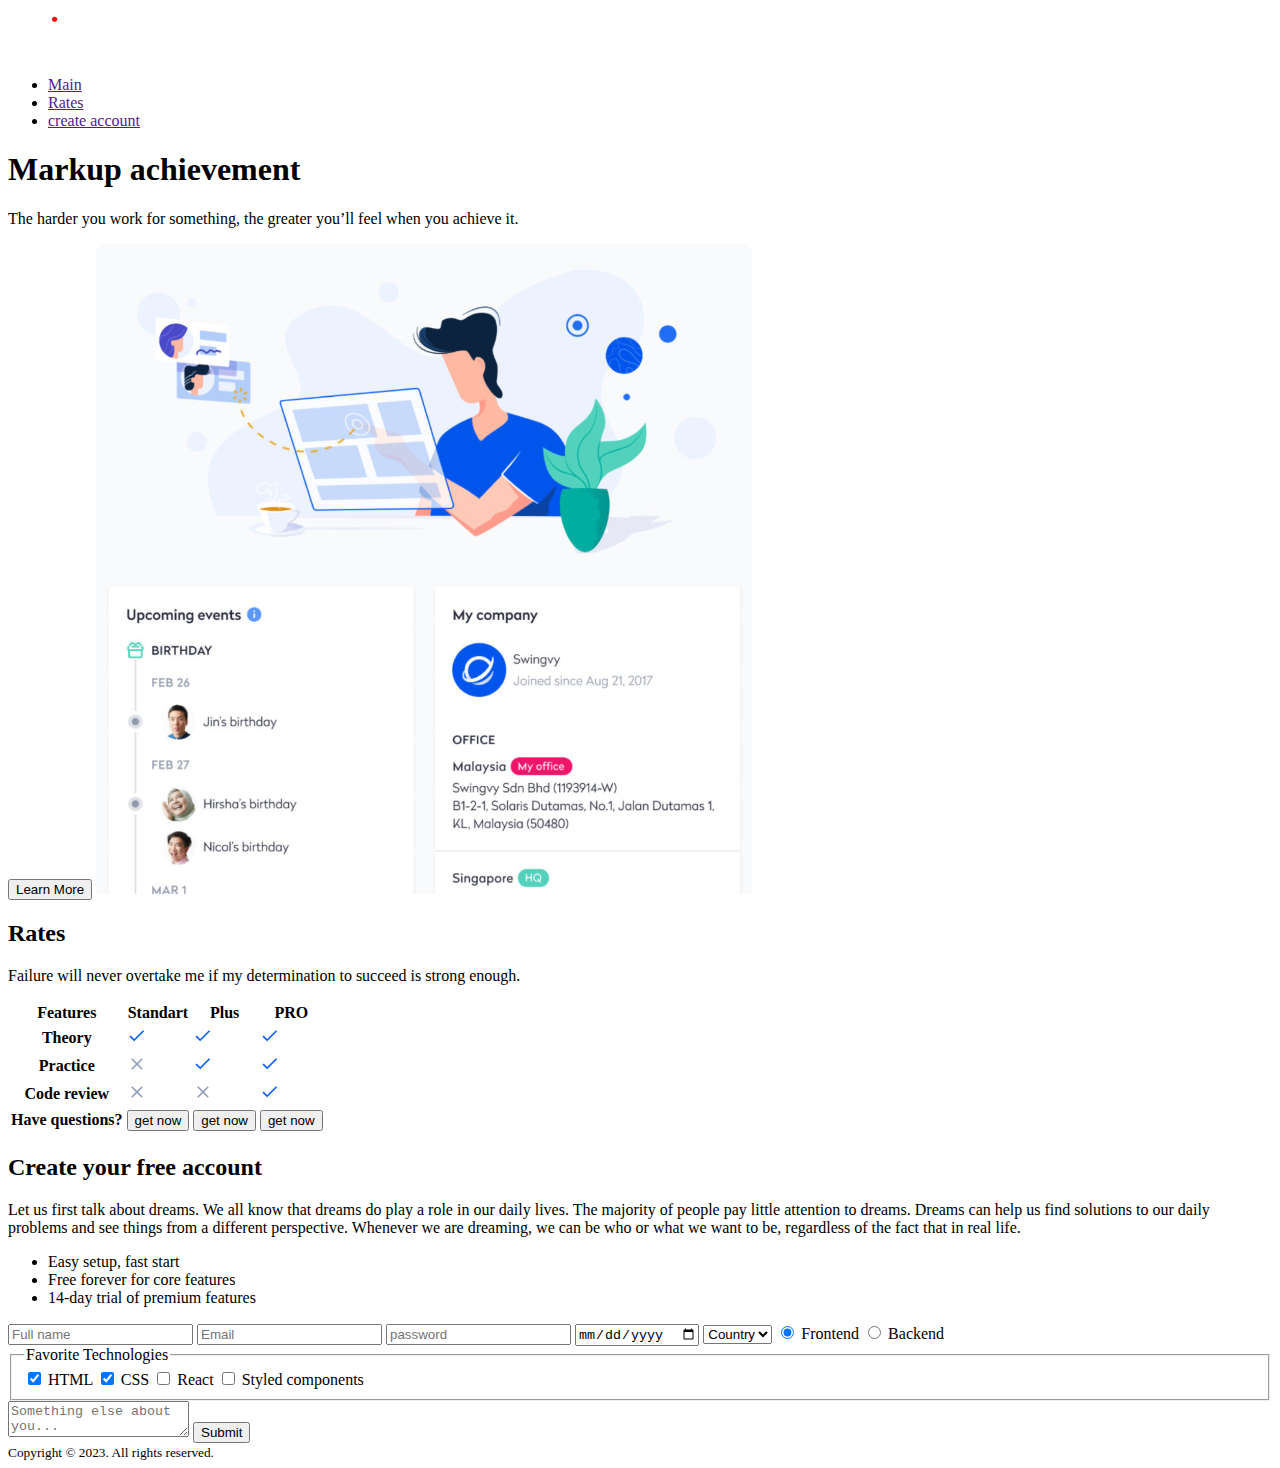
==== 1-project-html/index.html @ 78e15959 "creating an html project structure" ====
<!DOCTYPE html>
<html lang="en">

<head>
    <meta charset="UTF-8">
    <meta name="viewport" content="width=device-width, initial-scale=1.0">
    <title>Document</title>
</head>

<body>
    <header>
        <a href="">
            <img src="/1-project-html/assets/images/Logo.svg" alt="Logo">
        </a>
        <ul>
            <li>
                <a href="">Main</a>
            </li>
            <li>
                <a href="">Rates</a>
            </li>
            <li>
                <a href="">create account</a>
            </li>
        </ul>
    </header>
    <section>
        <h1>Markup achievement</h1>
        <p>The harder you work for something, the greater you’ll feel when you achieve it.</p>
        <button>Learn More</button>
        <img src="/1-project-html/assets/images/image.png" alt="image">
    </section>
    <section>
        <h2>Rates</h2>
        <p>Failure will never overtake me if my determination to succeed is strong enough.</p>
        <table>
            <tr>
                <th>Features</th>
                <th>Standart</th>
                <th>Plus</th>
                <th>PRO</th>
            </tr>
            <tr>
                <th>Theory</th>
                <td><img src="./assets/images/Check.svg" alt="Check"></td>
                <td><img src="./assets/images/Check.svg" alt="Check"></td>
                <td><img src="./assets/images/Check.svg" alt="Check"></td>
            </tr>
            <tr>
                <th>Practice</th>
                <td><img src="./assets/images/Close.svg" alt=""></td>
                <td><img src="./assets/images/Check.svg" alt=""></td>
                <td><img src="./assets/images/Check.svg" alt=""></td>
            </tr>
            <tr>
                <th>Code review</th>
                <td><img src="./assets/images/Close.svg" alt=""></td>
                <td><img src="./assets/images/Close.svg" alt=""></td>
                <td><img src="./assets/images/Check.svg" alt=""></td>
            </tr>
            <tr>
                <th>Have questions?</th>
                <td><button>get now</button></td>
                <td><button>get now</button></td>
                <td><button>get now</button></td>
            </tr>
        </table>
    </section>
    <section>
        <h2>Create your free account</h2>
        <p>Let us first talk about dreams. We all know that dreams do play a role in our daily lives. The majority of
            people pay little attention to dreams. Dreams can help us find solutions to our daily problems and see
            things from a different perspective. Whenever we are dreaming, we can be who or what we want to be,
            regardless of the fact that in real life.</p>
        <ul>
            <li>Easy setup, fast start</li>
            <li>Free forever for core features</li>
            <li>14-day trial of premium features</li>
        </ul>
        <form action="">
            <input type="text" placeholder="Full name">
            <input type="email" placeholder="Email">
            <input type="password" placeholder="password">
            <input type="date">

            <select>
                <option selected disabled>Country</option>
                <option>Belarus</option>
                <option>Russia</option>
                <option>Ukraine</option>
            </select>

            <label for="front">
                <input id="front" type="radio" name="stack" checked>
                Frontend
            </label>

            <label for="back">
                <input id="back" type="radio" name="stack">
                Backend
            </label>

            <fieldset>
                <legend>Favorite Technologies</legend>
                
                <label for="html">
                    <input id="html" type="checkbox" name="html" checked>
                    HTML
                </label>

                <label for="css">
                    <input id="css" type="checkbox" name="css" checked>
                    CSS
                </label>

                <label for="react">
                    <input id="react" type="checkbox" name="react">
                    React
                </label>

                <label for="cs">
                    <input id="cs" type="checkbox" name="sc">
                    Styled components
                </label>
            </fieldset>

            <textarea placeholder="Something else about you..."></textarea>

            <input type="submit">
        </form>
    </section>
    <footer>
        <small>Copyright © 2023. All rights reserved.</small>
    </footer>
</body>

</html>
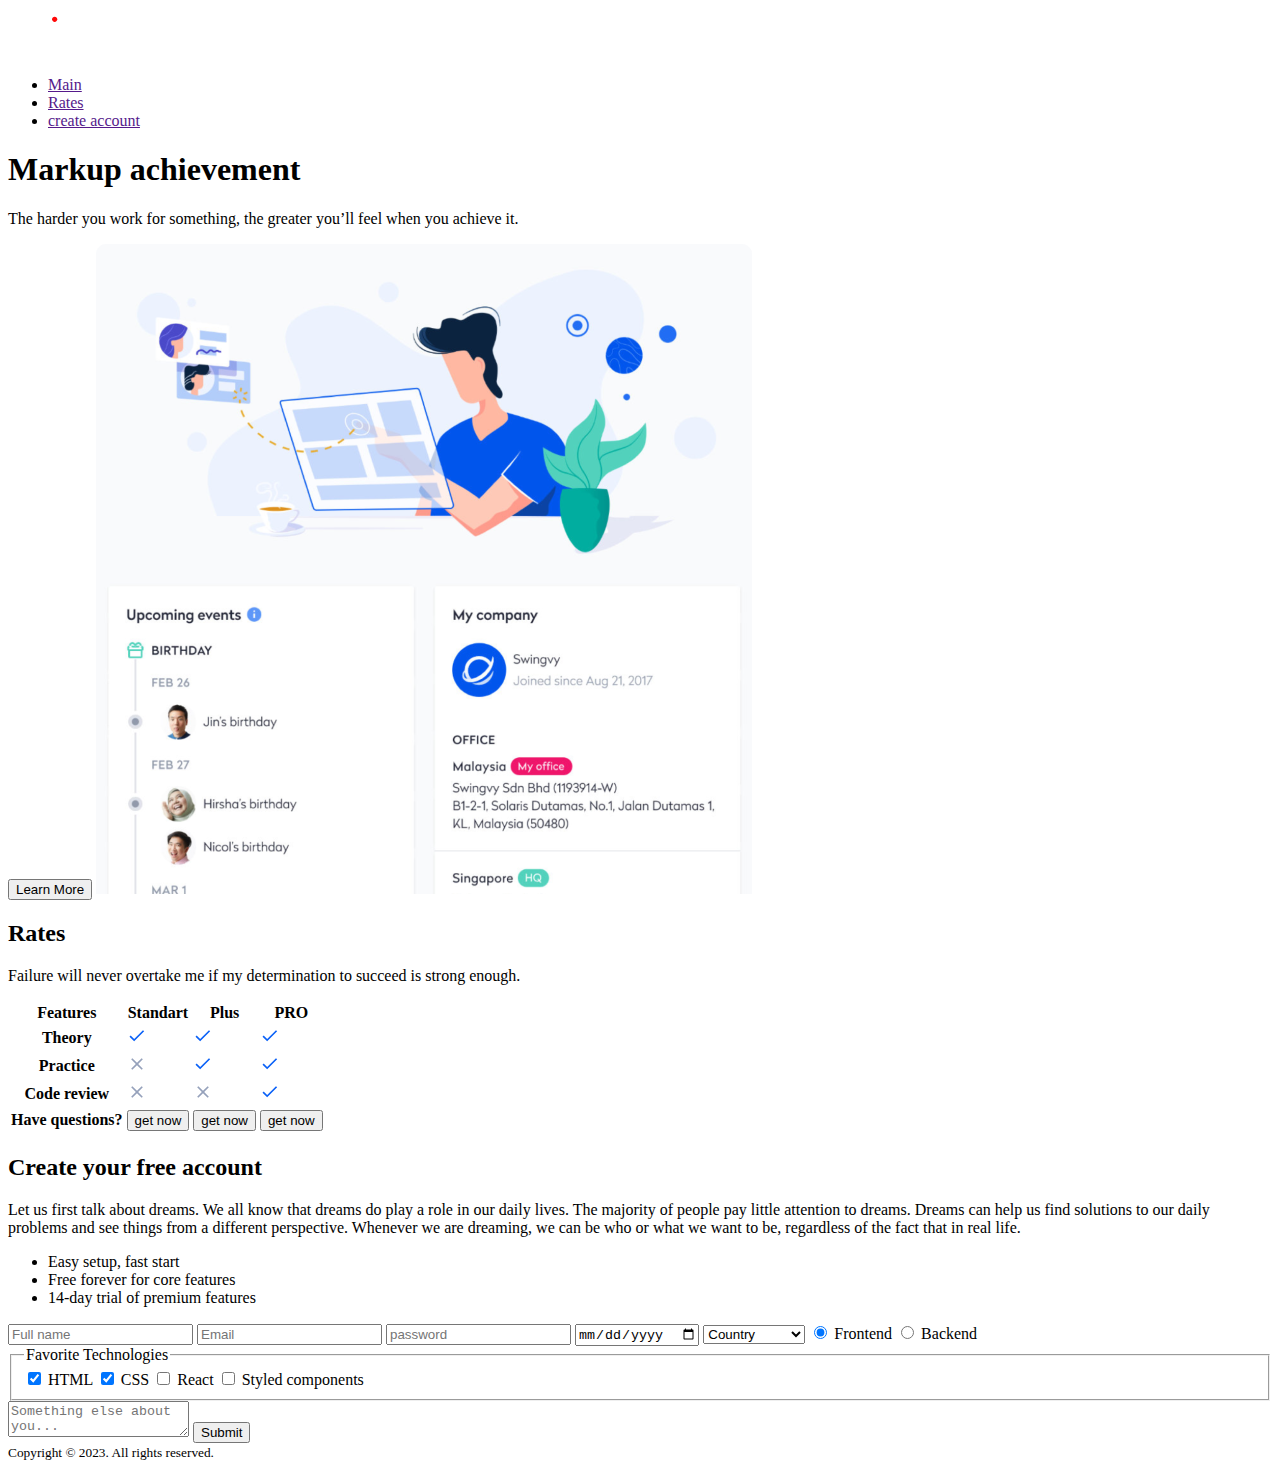
==== commit 9f54c741: "выава" ====
--- a/1-project-html/index.html
+++ b/1-project-html/index.html
@@ -87,7 +87,7 @@
                 <option selected disabled>Country</option>
                 <option>Belarus</option>
                 <option>Russia</option>
-                <option>Ukraine</option>
+                <option>Ukывывraine</option>
             </select>
 
             <label for="front">
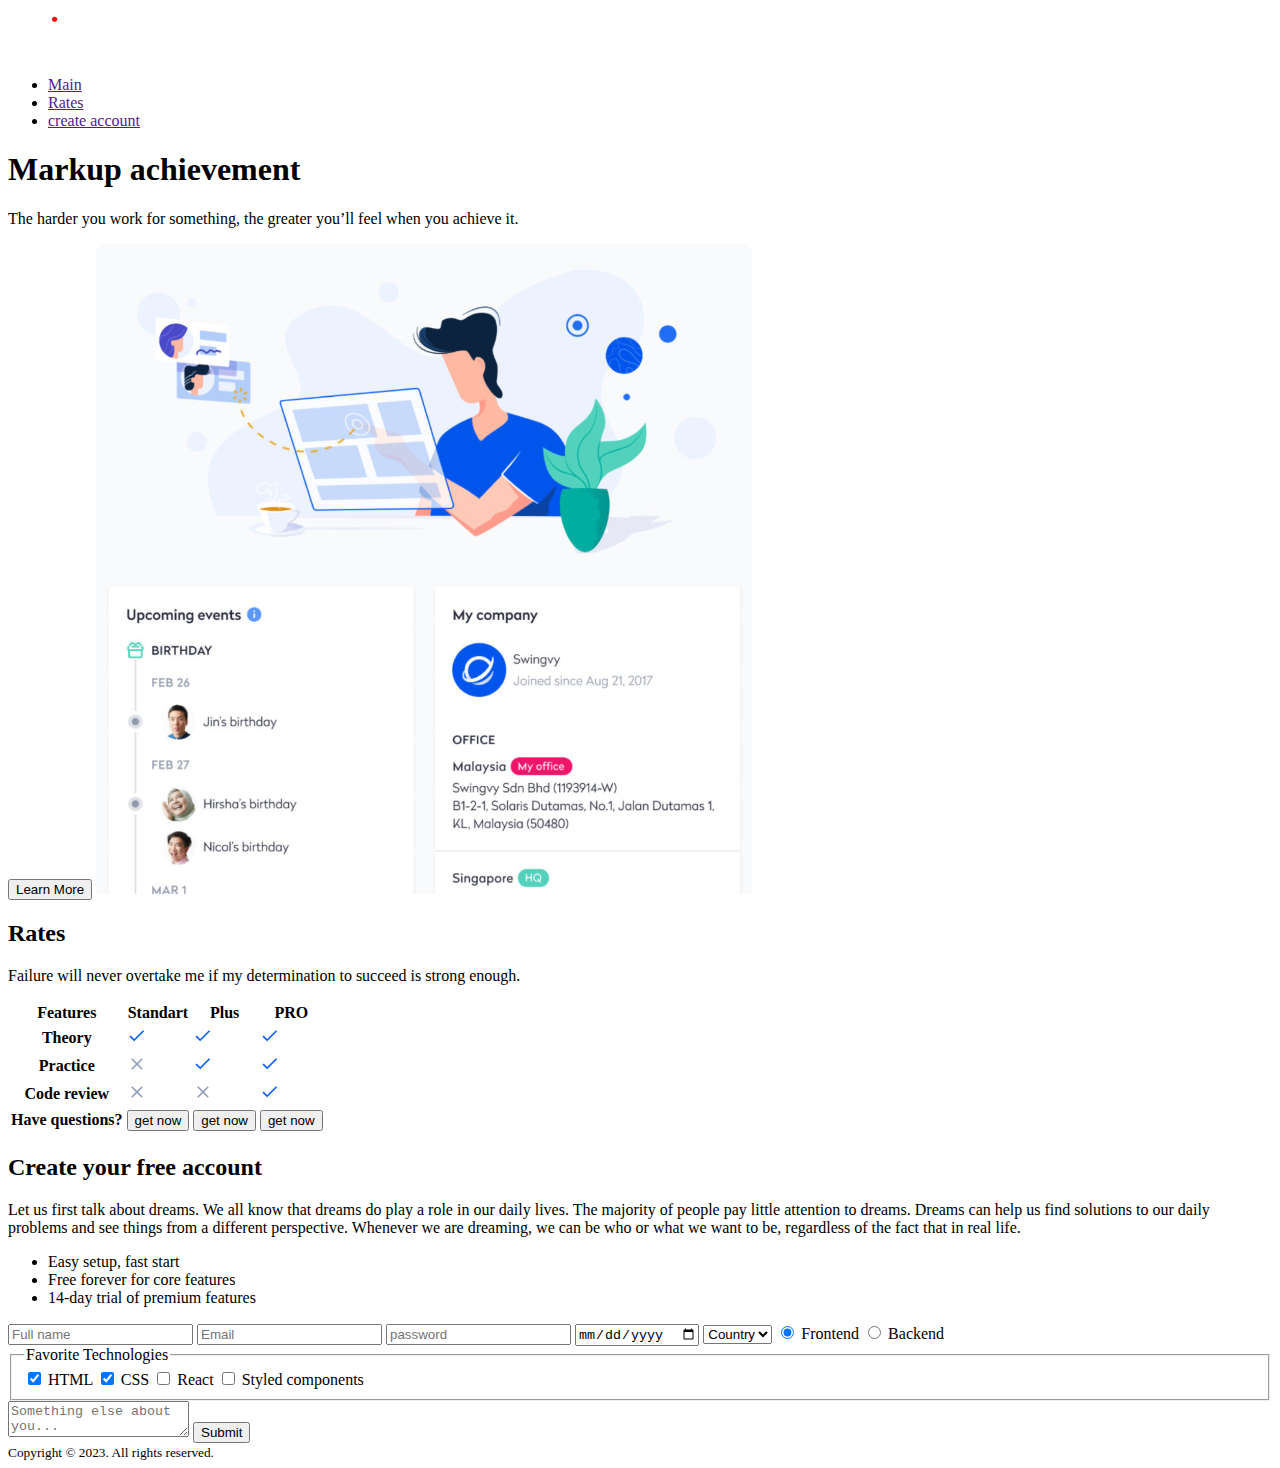
==== commit d5527076: "creating css styles" ====
--- a/1-project-html/index.html
+++ b/1-project-html/index.html
@@ -87,7 +87,7 @@
                 <option selected disabled>Country</option>
                 <option>Belarus</option>
                 <option>Russia</option>
-                <option>Ukывывraine</option>
+                <option>Ukraine</option>
             </select>
 
             <label for="front">
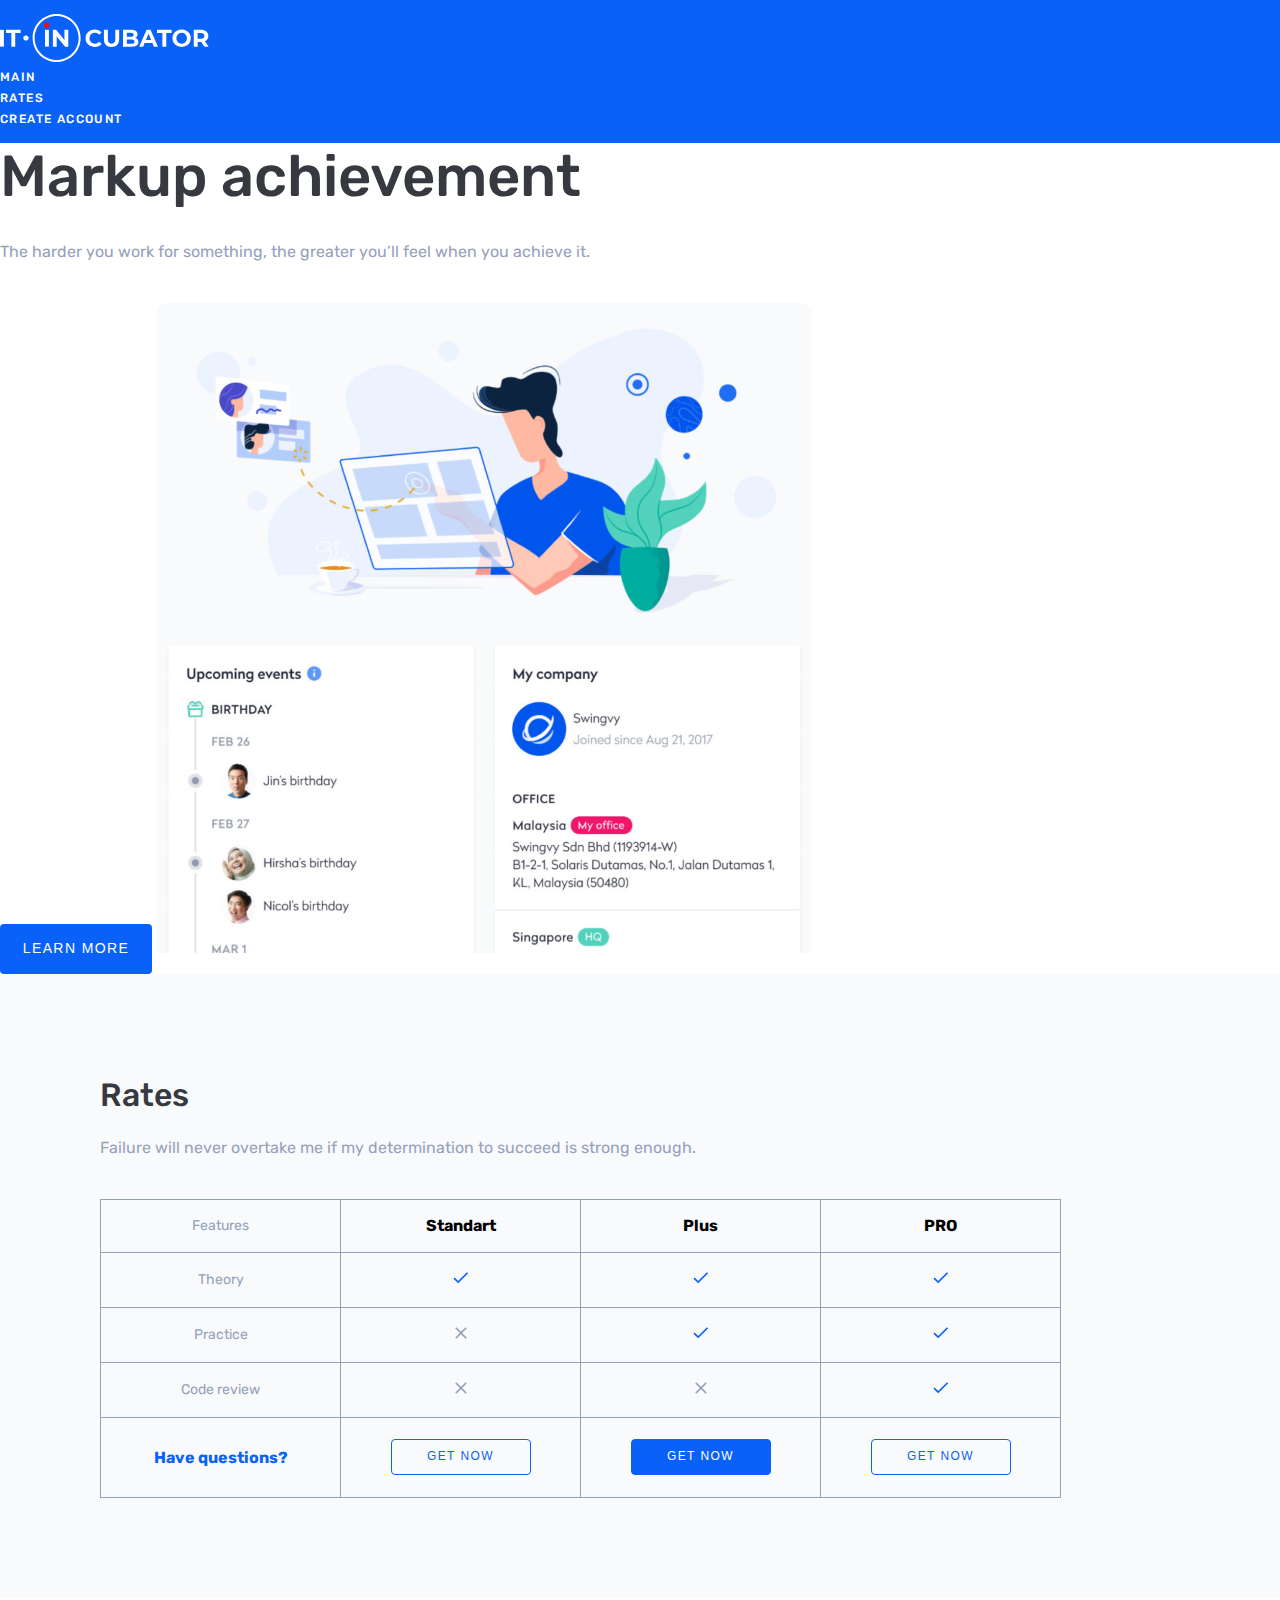
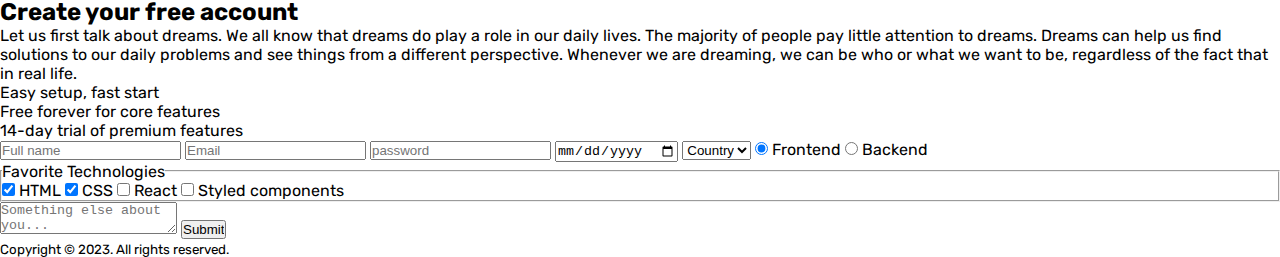
==== commit 12702fd6: "creating sss style for project 2" ====
--- a/1-project-html/index.html
+++ b/1-project-html/index.html
@@ -4,65 +4,69 @@
 <head>
     <meta charset="UTF-8">
     <meta name="viewport" content="width=device-width, initial-scale=1.0">
+    <link rel="preconnect" href="https://fonts.googleapis.com">
+    <link rel="preconnect" href="https://fonts.gstatic.com" crossorigin>
+    <link href="https://fonts.googleapis.com/css2?family=Rubik:ital,wght@0,300..900;1,300..900&display=swap" rel="stylesheet">
+    <link rel="stylesheet" href="style.css">
     <title>Document</title>
 </head>
 
 <body>
-    <header>
-        <a href="">
-            <img src="/1-project-html/assets/images/Logo.svg" alt="Logo">
+    <header class="header">
+        <a href="" class="logo">
+            <img class="logo-ing" src="/1-project-html/assets/images/Logo.svg" alt="Logo">
         </a>
-        <ul>
-            <li>
-                <a href="">Main</a>
+        <ul class="menu">
+            <li class="menu-item">
+                <a href="" class="menu-link">Main</a>
             </li>
-            <li>
-                <a href="">Rates</a>
+            <li class="menu-item">
+                <a href="" class="menu-link">Rates</a>
             </li>
-            <li>
-                <a href="">create account</a>
+            <li class="menu-item">
+                <a href="" class="menu-link">Create Account</a>
             </li>
         </ul>
     </header>
-    <section>
-        <h1>Markup achievement</h1>
-        <p>The harder you work for something, the greater you’ll feel when you achieve it.</p>
-        <button>Learn More</button>
-        <img src="/1-project-html/assets/images/image.png" alt="image">
+    <section class="main">
+        <h1 class="main-title">Markup achievement</h1>
+        <p class="text">The harder you work for something, the greater you’ll feel when you achieve it.</p>
+        <button class="button">Learn More</button>
+        <img class="main-img"src="/1-project-html/assets/images/image.png" alt="image">
     </section>
-    <section>
-        <h2>Rates</h2>
-        <p>Failure will never overtake me if my determination to succeed is strong enough.</p>
-        <table>
+    <section class="rates-section">
+        <h2 class="title">Rates</h2>
+        <p class="text">Failure will never overtake me if my determination to succeed is strong enough.</p>
+        <table class="table">
             <tr>
-                <th>Features</th>
-                <th>Standart</th>
-                <th>Plus</th>
-                <th>PRO</th>
+                <th class="table-subtitle grey">Features</th>
+                <th table="table-title">Standart</th>
+                <th table="table-title">Plus</th>
+                <th table="table-title">PRO</th>
             </tr>
             <tr>
-                <th>Theory</th>
+                <th class="table-subtitle">Theory</th>
                 <td><img src="./assets/images/Check.svg" alt="Check"></td>
                 <td><img src="./assets/images/Check.svg" alt="Check"></td>
                 <td><img src="./assets/images/Check.svg" alt="Check"></td>
             </tr>
             <tr>
-                <th>Practice</th>
+                <th class="table-subtitle">Practice</th>
                 <td><img src="./assets/images/Close.svg" alt=""></td>
                 <td><img src="./assets/images/Check.svg" alt=""></td>
                 <td><img src="./assets/images/Check.svg" alt=""></td>
             </tr>
             <tr>
-                <th>Code review</th>
+                <th class="table-subtitle">Code review</th>
                 <td><img src="./assets/images/Close.svg" alt=""></td>
                 <td><img src="./assets/images/Close.svg" alt=""></td>
                 <td><img src="./assets/images/Check.svg" alt=""></td>
             </tr>
             <tr>
-                <th>Have questions?</th>
-                <td><button>get now</button></td>
-                <td><button>get now</button></td>
-                <td><button>get now</button></td>
+                <th class="table-footer"><a href="" class="table-link">Have questions?</a></th>
+                <td><button class="table-button">get now</button></td>
+                <td><button class="table-button active">get now</button></td>
+                <td><button class="table-button">get now</button></td>
             </tr>
         </table>
     </section>
--- a/1-project-html/style.css
+++ b/1-project-html/style.css
@@ -0,0 +1,144 @@
+* {
+    padding: 0px;
+    margin: 0px;
+    box-sizing: border-box;
+}
+
+html,
+body {
+    font-family: 'Rubik', sans-serif;
+}
+
+a {
+    text-decoration: none;
+}
+
+ul {
+    list-style: none;
+}
+
+button {
+    border: none;
+    background-color: transparent;
+}
+
+
+
+.header {
+    background: #0a61f7;
+    padding: 14px 0;
+}
+
+.menu-link {
+    font-weight: 500;
+    font-size: 12px;
+    line-height: 20px;
+    letter-spacing: 1.4px;
+    text-transform: uppercase;
+    color: #fff;
+}
+
+/* ================стили для первой секции */
+
+.main-title {
+    font-weight: 500;
+    font-size: 58px;
+    line-height: 1.17241;
+    color: #363940;
+    margin-bottom: 30px;
+}
+
+.text {
+    font-weight: 400;
+    font-size: 16px;
+    line-height: 1.375;
+    color: #95a1bb;
+    margin-bottom: 40px;
+}
+
+.button {
+    border-radius: 4px;
+    width: 152px;
+    height: 50px;
+    background: #0a61f7;
+    font-weight: 500;
+    font-size: 14px;
+    line-height: 1.4;
+    letter-spacing: 0.1em;
+    text-transform: uppercase;
+    text-align: center;
+    color: #fff;
+}
+
+/* ================стили для второй секции */
+
+.rates-section {
+    padding: 100px;
+    background: #f9fafc;
+}
+
+.title {
+    font-weight: 500;
+    font-size: 32px;
+    line-height: 1.34375;
+    margin-bottom: 20px;
+    color: #363940;
+}
+
+.table {
+    border-collapse: collapse;
+}
+
+th,
+td {
+    border: 1px solid #95a1bb;
+    width: 240px;
+    padding: 15px 0;
+    text-align: center;
+}
+
+.table-subtitle {
+    font-weight: 400;
+    font-size: 14px;
+    line-height: 1.57143;
+    color: #95a1bb;
+}
+
+.table-title {
+    font-weight: 500;
+    font-size: 18px;
+    line-height: 1.22222;
+    text-align: center;
+    color: #363940;
+}
+
+.table-subtitle {
+    color: #95a1bb;
+}
+
+.table-link {
+    color: #0a61f7;
+}
+
+.table-button {
+    border: 1px solid #0a61f7;
+    border-radius: 4px;
+    width: 140px;
+    height: 36px;
+    font-weight: 500;
+    font-size: 12px;
+    line-height: 1.63333;
+    letter-spacing: 0.12em;
+    text-transform: uppercase;
+    text-align: center;
+    color: #0a61f7;
+}
+
+.table-button.active {
+    background: #0a61f7;
+    color: #fff;
+}
+
+.table-footer {
+    padding: 30px
+}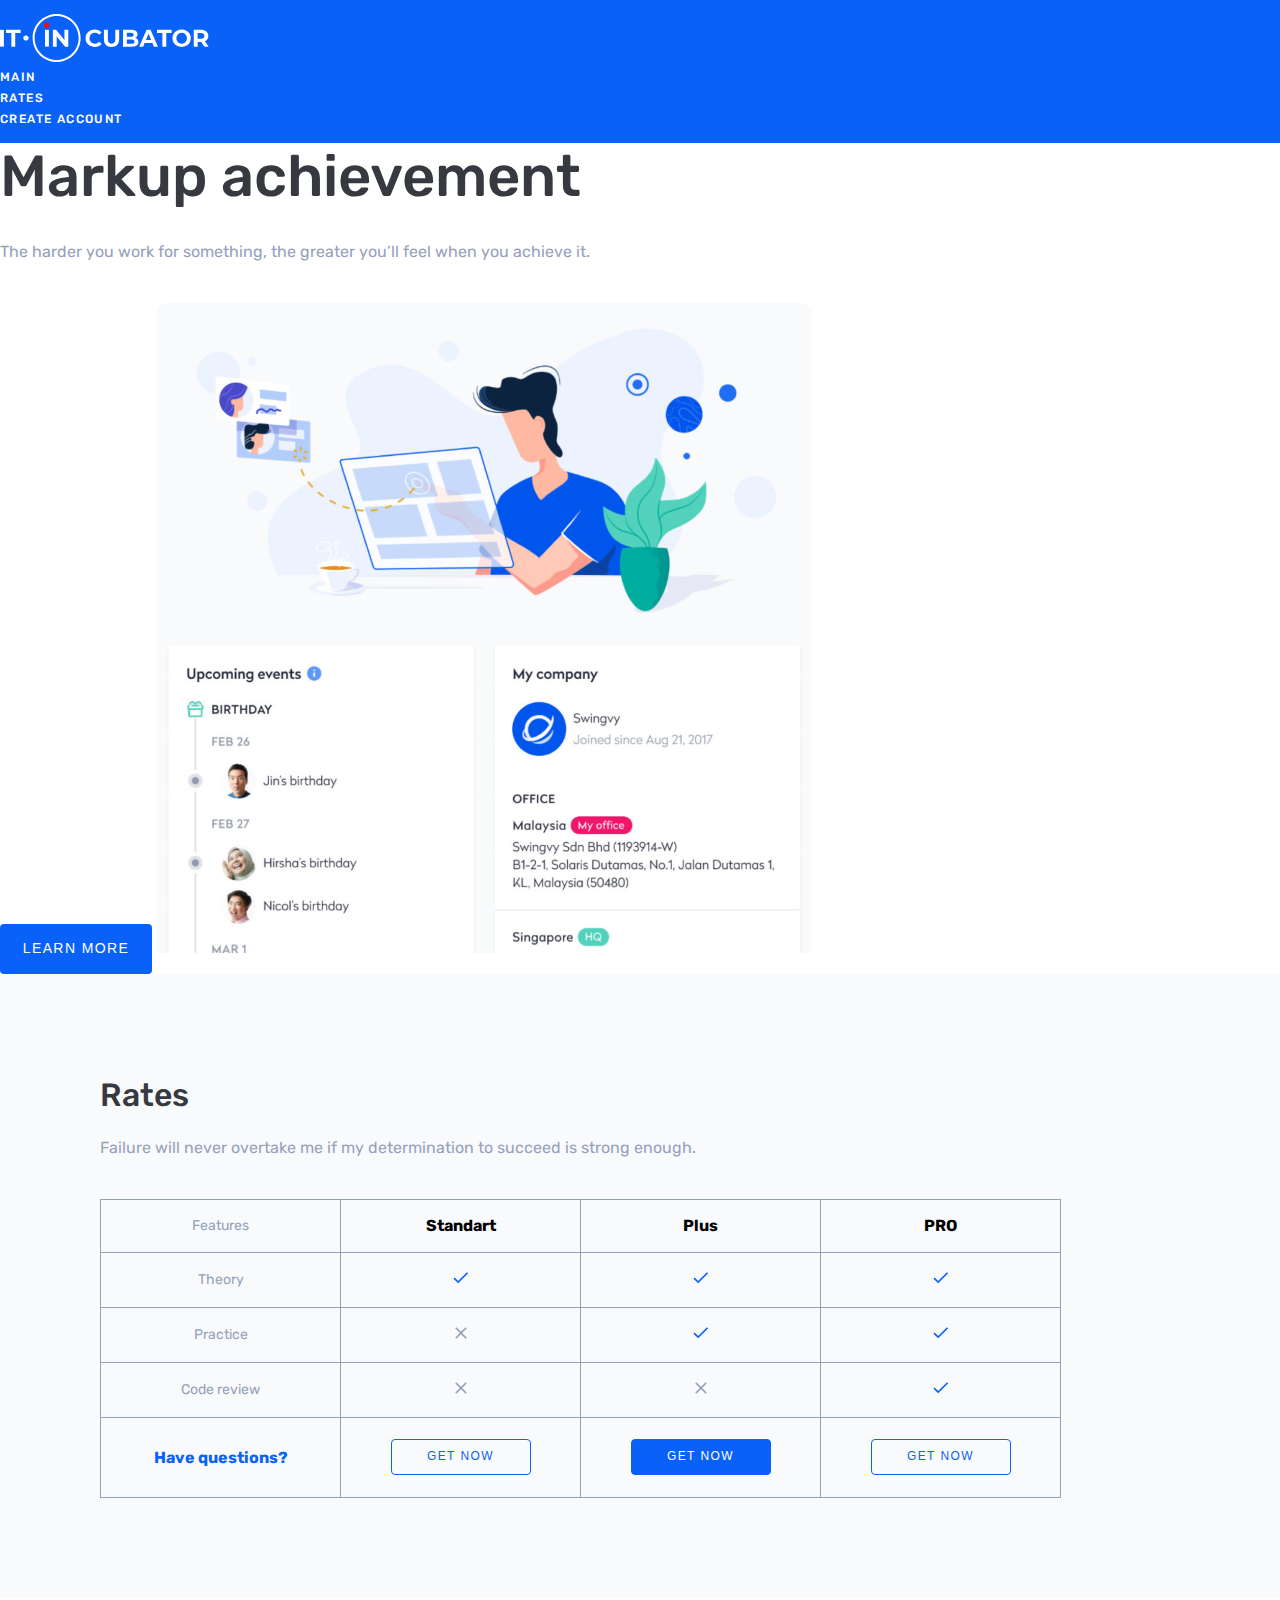
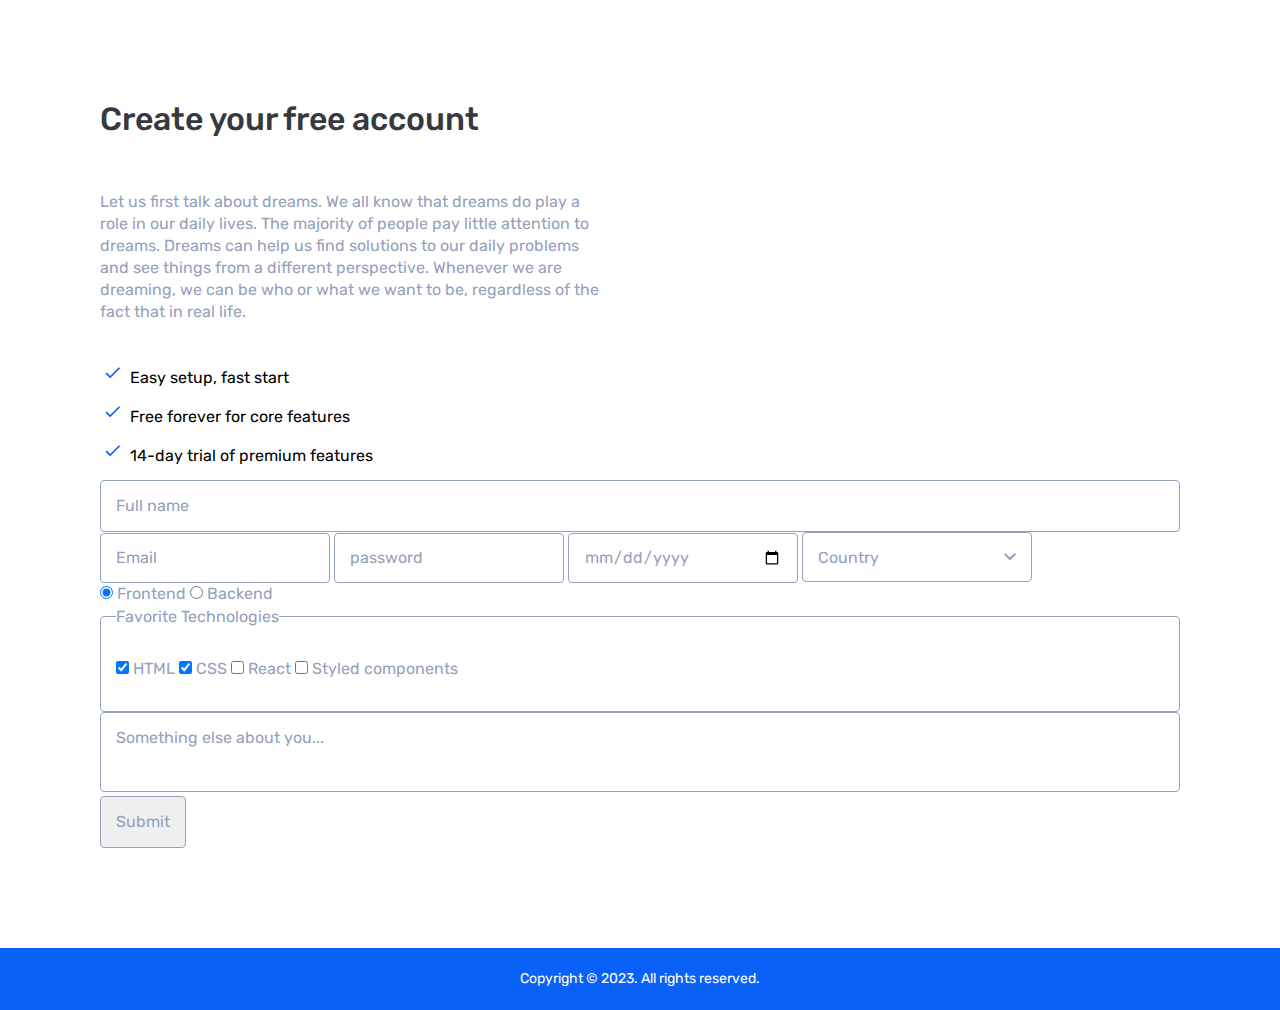
==== commit b7ce5a26: "finalization of the layout" ====
--- a/1-project-html/index.html
+++ b/1-project-html/index.html
@@ -6,7 +6,8 @@
     <meta name="viewport" content="width=device-width, initial-scale=1.0">
     <link rel="preconnect" href="https://fonts.googleapis.com">
     <link rel="preconnect" href="https://fonts.gstatic.com" crossorigin>
-    <link href="https://fonts.googleapis.com/css2?family=Rubik:ital,wght@0,300..900;1,300..900&display=swap" rel="stylesheet">
+    <link href="https://fonts.googleapis.com/css2?family=Rubik:ital,wght@0,300..900;1,300..900&display=swap"
+        rel="stylesheet">
     <link rel="stylesheet" href="style.css">
     <title>Document</title>
 </head>
@@ -32,7 +33,7 @@
         <h1 class="main-title">Markup achievement</h1>
         <p class="text">The harder you work for something, the greater you’ll feel when you achieve it.</p>
         <button class="button">Learn More</button>
-        <img class="main-img"src="/1-project-html/assets/images/image.png" alt="image">
+        <img class="main-img" src="/1-project-html/assets/images/image.png" alt="image">
     </section>
     <section class="rates-section">
         <h2 class="title">Rates</h2>
@@ -70,16 +71,17 @@
             </tr>
         </table>
     </section>
-    <section>
-        <h2>Create your free account</h2>
-        <p>Let us first talk about dreams. We all know that dreams do play a role in our daily lives. The majority of
+    <section class="create-account-section">
+        <h2 class="title">Create your free account</h2>
+        <p class="text">Let us first talk about dreams. We all know that dreams do play a role in our daily lives. The
+            majority of
             people pay little attention to dreams. Dreams can help us find solutions to our daily problems and see
             things from a different perspective. Whenever we are dreaming, we can be who or what we want to be,
             regardless of the fact that in real life.</p>
-        <ul>
-            <li>Easy setup, fast start</li>
-            <li>Free forever for core features</li>
-            <li>14-day trial of premium features</li>
+        <ul class="list">
+            <li class="list-item">Easy setup, fast start</li>
+            <li class="list-item">Free forever for core features</li>
+            <li class="list-item">14-day trial of premium features</li>
         </ul>
         <form action="">
             <input type="text" placeholder="Full name">
@@ -94,19 +96,21 @@
                 <option>Ukraine</option>
             </select>
 
-            <label for="front">
-                <input id="front" type="radio" name="stack" checked>
-                Frontend
-            </label>
+            <div>
+                <label for="front">
+                    <input id="front" type="radio" name="stack" checked>
+                    Frontend
+                </label>
 
-            <label for="back">
-                <input id="back" type="radio" name="stack">
-                Backend
-            </label>
+                <label for="back">
+                    <input id="back" type="radio" name="stack">
+                    Backend
+                </label>
+            </div>
 
             <fieldset>
                 <legend>Favorite Technologies</legend>
-                
+
                 <label for="html">
                     <input id="html" type="checkbox" name="html" checked>
                     HTML
@@ -133,7 +137,7 @@
             <input type="submit">
         </form>
     </section>
-    <footer>
+    <footer class="footer">
         <small>Copyright © 2023. All rights reserved.</small>
     </footer>
 </body>
--- a/1-project-html/style.css
+++ b/1-project-html/style.css
@@ -141,4 +141,99 @@
 
 .table-footer {
     padding: 30px
+}
+
+/* ================стили для для третьей секции */
+
+.create-account-section {
+    padding: 100px;
+}
+
+.list-item {
+    list-style-image: url(./assets/images/Check.svg);
+    margin-left: 30px;
+    margin-bottom: 15px;
+}
+
+.create-account-section .title {
+    margin-bottom: 50px;
+}
+
+.create-account-section .text {
+    margin-bottom: 40px;
+    width: 500px;
+}
+
+input,
+select,
+fieldset,
+textarea {
+    border: 1px solid #95a1bb;
+    border-radius: 4px;
+    padding: 14px 15px;
+}
+
+input,
+select,
+fieldset,
+textarea,
+label,
+legend,
+input::placeholder,
+select::placeholder,
+textarea::placeholder {
+    font-weight: 400;
+    font-size: 16px;
+    line-height: 1.4;
+    color: #95a1bb;
+    font-family: inherit;
+}
+
+input[type="text"] {
+    width: 100%;
+}
+
+input[type="email"],
+input[type="password"],
+input[type="date"],
+select {
+    width: 230px;
+    height: 50px;
+}
+
+fieldset {
+    width: 100%;
+    padding: 30px 15px;
+}
+
+textarea {
+    width: 100%;
+    min-height: 80px;
+    resize: none;
+}
+
+form .button {
+    width: 100%;
+}
+
+select {
+    background: url(./assets/images/Arrow-down.svg) no-repeat right 15px top 50%;
+    appearance: none;
+}
+
+input[type="date"]::-webkit-calendar-picker-indecator {
+    background: url(./assets/images/Calendar.svg) no-repeat;
+}
+
+footer {
+    background: #0a61f7;
+    text-align: center;
+    padding: 20px 0;
+}
+
+small {
+    font-weight: 400;
+    font-size: 14px;
+    line-height: 1.57143;
+    color: #fff;
 }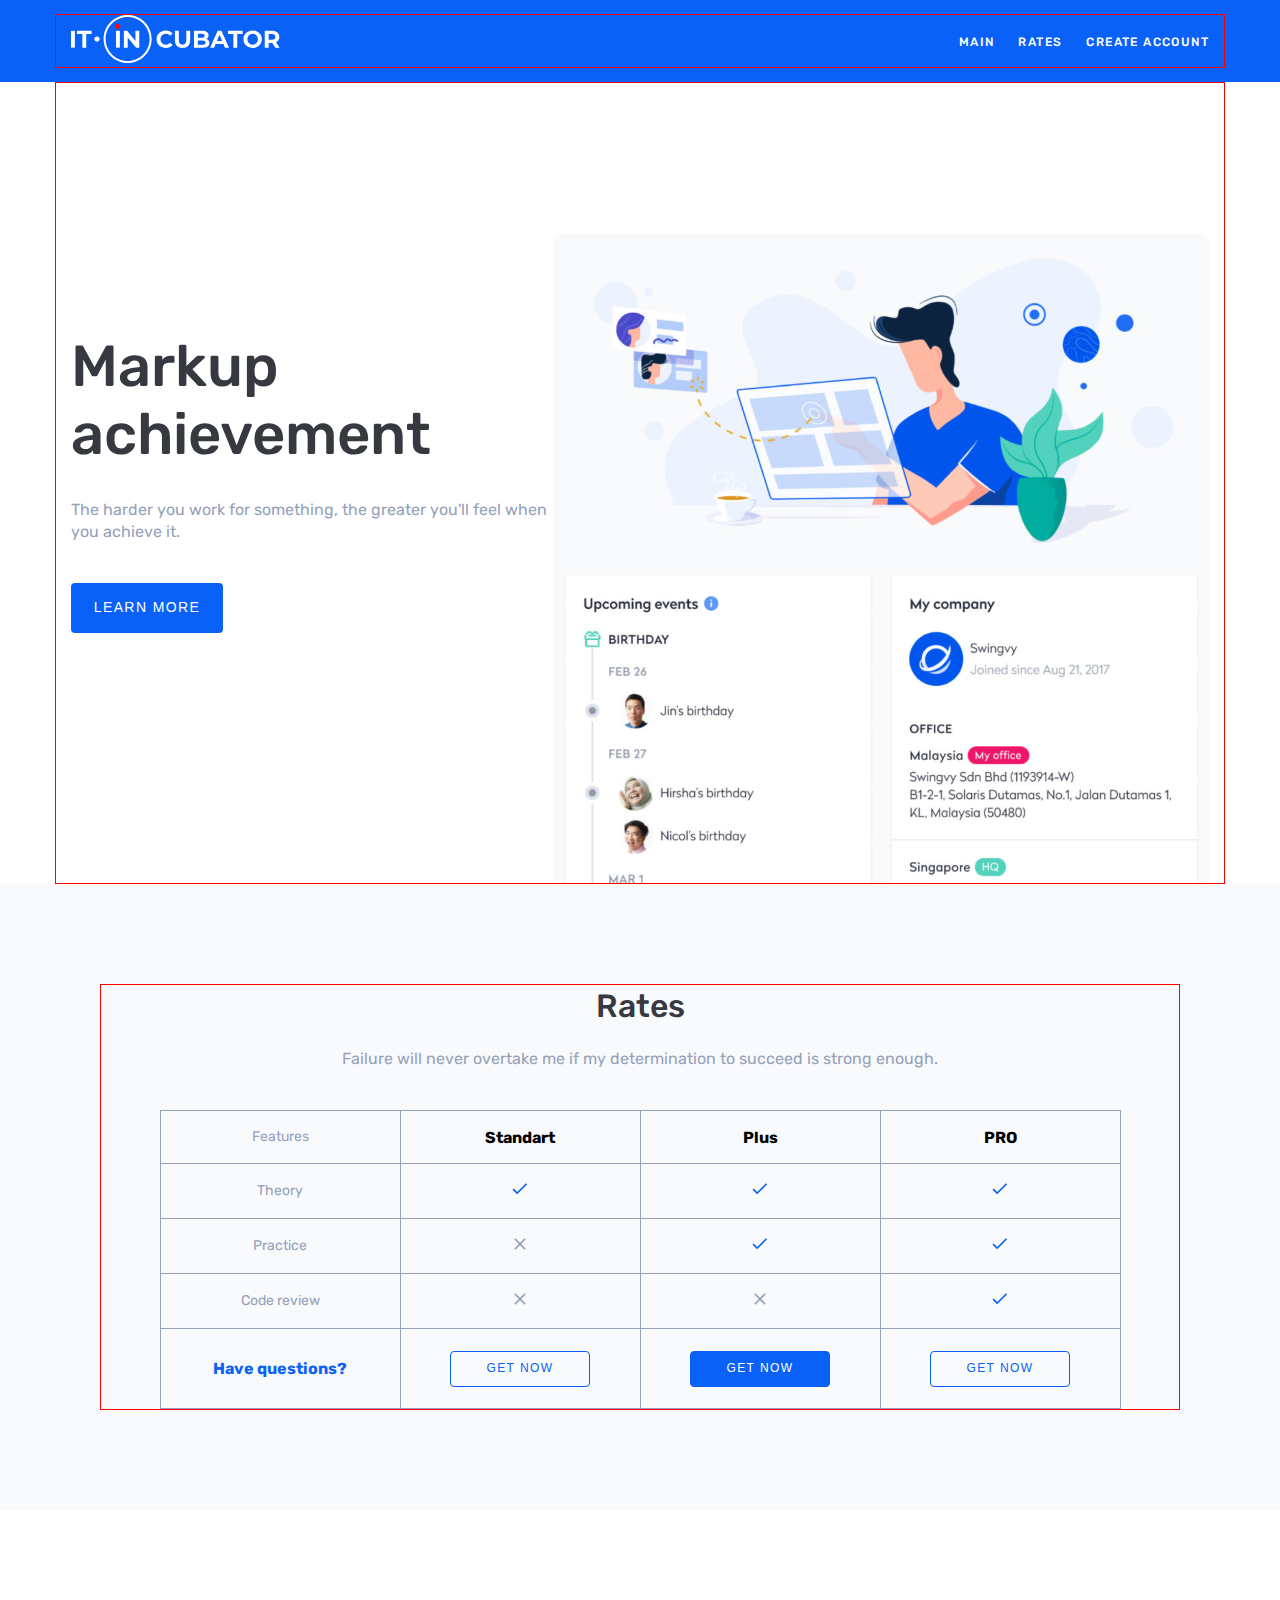
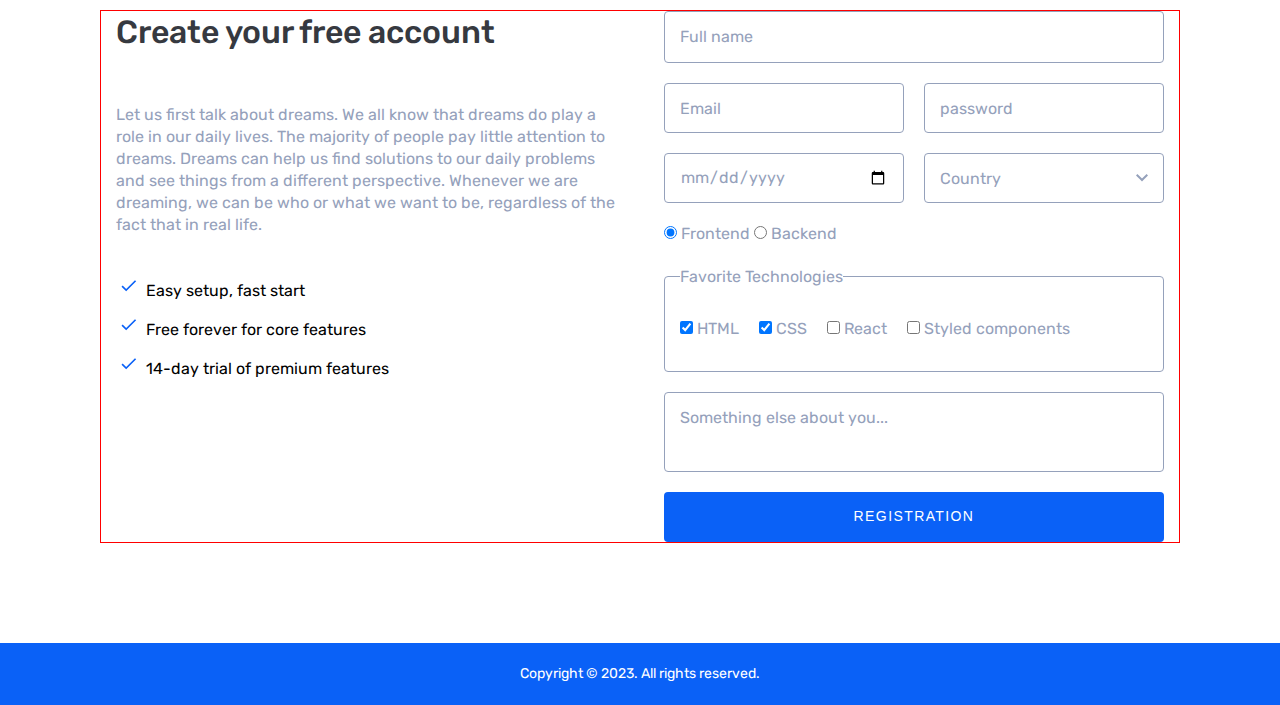
==== commit 37934611: "positioning elements using flex-box, creating navigation behavior using pseudo-classes" ====
--- a/1-project-html/index.html
+++ b/1-project-html/index.html
@@ -14,128 +14,153 @@
 
 <body>
     <header class="header">
-        <a href="" class="logo">
-            <img class="logo-ing" src="/1-project-html/assets/images/Logo.svg" alt="Logo">
-        </a>
-        <ul class="menu">
-            <li class="menu-item">
-                <a href="" class="menu-link">Main</a>
-            </li>
-            <li class="menu-item">
-                <a href="" class="menu-link">Rates</a>
-            </li>
-            <li class="menu-item">
-                <a href="" class="menu-link">Create Account</a>
-            </li>
-        </ul>
+        <div class="container">
+            <div class="header-wrapper">
+                <a href="" class="logo">
+                    <img class="logo-ing" src="/1-project-html/assets/images/Logo.svg" alt="Logo">
+                </a>
+                <ul class="menu">
+                    <li class="menu-item">
+                        <a href="" class="menu-link">Main</a>
+                    </li>
+                    <li class="menu-item">
+                        <a href="" class="menu-link">Rates</a>
+                    </li>
+                    <li class="menu-item">
+                        <a href="" class="menu-link">Create Account</a>
+                    </li>
+                </ul>
+            </div>
+        </div>
     </header>
     <section class="main">
-        <h1 class="main-title">Markup achievement</h1>
-        <p class="text">The harder you work for something, the greater you’ll feel when you achieve it.</p>
-        <button class="button">Learn More</button>
-        <img class="main-img" src="/1-project-html/assets/images/image.png" alt="image">
+        <div class="container">
+            <div class="main-wrapper">
+                <div class="main-info">
+                    <h1 class="main-title">Markup achievement</h1>
+                    <p class="text">The harder you work for something, the greater you'll feel when you achieve it.</p>
+                    <button class="button">Learn More</button>
+                </div>
+                <img class="main-img" src="/1-project-html/assets/images/image.png" alt="image">
+            </div>
+        </div>
     </section>
     <section class="rates-section">
-        <h2 class="title">Rates</h2>
-        <p class="text">Failure will never overtake me if my determination to succeed is strong enough.</p>
-        <table class="table">
-            <tr>
-                <th class="table-subtitle grey">Features</th>
-                <th table="table-title">Standart</th>
-                <th table="table-title">Plus</th>
-                <th table="table-title">PRO</th>
-            </tr>
-            <tr>
-                <th class="table-subtitle">Theory</th>
-                <td><img src="./assets/images/Check.svg" alt="Check"></td>
-                <td><img src="./assets/images/Check.svg" alt="Check"></td>
-                <td><img src="./assets/images/Check.svg" alt="Check"></td>
-            </tr>
-            <tr>
-                <th class="table-subtitle">Practice</th>
-                <td><img src="./assets/images/Close.svg" alt=""></td>
-                <td><img src="./assets/images/Check.svg" alt=""></td>
-                <td><img src="./assets/images/Check.svg" alt=""></td>
-            </tr>
-            <tr>
-                <th class="table-subtitle">Code review</th>
-                <td><img src="./assets/images/Close.svg" alt=""></td>
-                <td><img src="./assets/images/Close.svg" alt=""></td>
-                <td><img src="./assets/images/Check.svg" alt=""></td>
-            </tr>
-            <tr>
-                <th class="table-footer"><a href="" class="table-link">Have questions?</a></th>
-                <td><button class="table-button">get now</button></td>
-                <td><button class="table-button active">get now</button></td>
-                <td><button class="table-button">get now</button></td>
-            </tr>
-        </table>
+        <div class="container">
+            <div class="rates-wrapper">
+                <h2 class="title">Rates</h2>
+                <p class="text">Failure will never overtake me if my determination to succeed is strong enough.</p>
+                <table class="table">
+                    <tr>
+                        <th class="table-subtitle grey">Features</th>
+                        <th table="table-title">Standart</th>
+                        <th table="table-title">Plus</th>
+                        <th table="table-title">PRO</th>
+                    </tr>
+                    <tr>
+                        <th class="table-subtitle">Theory</th>
+                        <td><img src="./assets/images/Check.svg" alt="Check"></td>
+                        <td><img src="./assets/images/Check.svg" alt="Check"></td>
+                        <td><img src="./assets/images/Check.svg" alt="Check"></td>
+                    </tr>
+                    <tr>
+                        <th class="table-subtitle">Practice</th>
+                        <td><img src="./assets/images/Close.svg" alt=""></td>
+                        <td><img src="./assets/images/Check.svg" alt=""></td>
+                        <td><img src="./assets/images/Check.svg" alt=""></td>
+                    </tr>
+                    <tr>
+                        <th class="table-subtitle">Code review</th>
+                        <td><img src="./assets/images/Close.svg" alt=""></td>
+                        <td><img src="./assets/images/Close.svg" alt=""></td>
+                        <td><img src="./assets/images/Check.svg" alt=""></td>
+                    </tr>
+                    <tr>
+                        <th class="table-footer"><a href="" class="table-link">Have questions?</a></th>
+                        <td><button class="table-button">get now</button></td>
+                        <td><button class="table-button active">get now</button></td>
+                        <td><button class="table-button">get now</button></td>
+                    </tr>
+                </table>
+            </div>
+        </div>
     </section>
     <section class="create-account-section">
-        <h2 class="title">Create your free account</h2>
-        <p class="text">Let us first talk about dreams. We all know that dreams do play a role in our daily lives. The
-            majority of
-            people pay little attention to dreams. Dreams can help us find solutions to our daily problems and see
-            things from a different perspective. Whenever we are dreaming, we can be who or what we want to be,
-            regardless of the fact that in real life.</p>
-        <ul class="list">
-            <li class="list-item">Easy setup, fast start</li>
-            <li class="list-item">Free forever for core features</li>
-            <li class="list-item">14-day trial of premium features</li>
-        </ul>
-        <form action="">
-            <input type="text" placeholder="Full name">
-            <input type="email" placeholder="Email">
-            <input type="password" placeholder="password">
-            <input type="date">
+        <div class="container">
+            <div class="account-wrapper">
+                <div class="account-info-wrapper">
+                    <h2 class="title">Create your free account</h2>
+                    <p class="text">Let us first talk about dreams. We all know that dreams do play a role in our daily
+                        lives.
+                        The
+                        majority of
+                        people pay little attention to dreams. Dreams can help us find solutions to our daily problems
+                        and see
+                        things from a different perspective. Whenever we are dreaming, we can be who or what we want to
+                        be,
+                        regardless of the fact that in real life.</p>
+                    <ul class="list">
+                        <li class="list-item">Easy setup, fast start</li>
+                        <li class="list-item">Free forever for core features</li>
+                        <li class="list-item">14-day trial of premium features</li>
+                    </ul>
+                </div>
+                <form action="">
+                    <input type="text" placeholder="Full name">
+                    <div class="fields-wrapper">
+                    <input type="email" placeholder="Email">
+                    <input type="password" placeholder="password">
+                    <input type="date">
 
-            <select>
-                <option selected disabled>Country</option>
-                <option>Belarus</option>
-                <option>Russia</option>
-                <option>Ukraine</option>
-            </select>
+                    <select>
+                        <option selected disabled>Country</option>
+                        <option>Belarus</option>
+                        <option>Russia</option>
+                        <option>Ukraine</option>
+                    </select>
+                </div>
+                    <div>
+                        <label for="front">
+                            <input id="front" type="radio" name="stack" checked>
+                            Frontend
+                        </label>
 
-            <div>
-                <label for="front">
-                    <input id="front" type="radio" name="stack" checked>
-                    Frontend
-                </label>
+                        <label for="back">
+                            <input id="back" type="radio" name="stack">
+                            Backend
+                        </label>
+                    </div>
 
-                <label for="back">
-                    <input id="back" type="radio" name="stack">
-                    Backend
-                </label>
+                    <fieldset>
+                        <legend>Favorite Technologies</legend>
+
+                        <label for="html">
+                            <input id="html" type="checkbox" name="html" checked>
+                            HTML
+                        </label>
+
+                        <label for="css">
+                            <input id="css" type="checkbox" name="css" checked>
+                            CSS
+                        </label>
+
+                        <label for="react">
+                            <input id="react" type="checkbox" name="react">
+                            React
+                        </label>
+
+                        <label for="cs">
+                            <input id="cs" type="checkbox" name="sc">
+                            Styled components
+                        </label>
+                    </fieldset>
+
+                    <textarea placeholder="Something else about you..."></textarea>
+
+                    <button class="button" type="submit">registration</button>
+                </form>
             </div>
-
-            <fieldset>
-                <legend>Favorite Technologies</legend>
-
-                <label for="html">
-                    <input id="html" type="checkbox" name="html" checked>
-                    HTML
-                </label>
-
-                <label for="css">
-                    <input id="css" type="checkbox" name="css" checked>
-                    CSS
-                </label>
-
-                <label for="react">
-                    <input id="react" type="checkbox" name="react">
-                    React
-                </label>
-
-                <label for="cs">
-                    <input id="cs" type="checkbox" name="sc">
-                    Styled components
-                </label>
-            </fieldset>
-
-            <textarea placeholder="Something else about you..."></textarea>
-
-            <input type="submit">
-        </form>
+        </div>
     </section>
     <footer class="footer">
         <small>Copyright © 2023. All rights reserved.</small>
--- a/1-project-html/style.css
+++ b/1-project-html/style.css
@@ -13,6 +13,10 @@
     text-decoration: none;
 }
 
+a:hover {
+    text-decoration: underline;
+}
+
 ul {
     list-style: none;
 }
@@ -20,14 +24,31 @@
 button {
     border: none;
     background-color: transparent;
-}
-
-
+    cursor: pointer;
+    transition: 0.2s;
+}
+
+button:hover {
+    transform: translateY(-5px);
+}
+
+.container {
+    height: 100%;
+    width: 100%;
+    max-width: 1170px;
+    padding: 0 15px;
+    margin-left: auto;
+    margin-right: auto;
+    border: 1px solid red;
+}
+
+/* ================ styles for header */
 
 .header {
     background: #0a61f7;
     padding: 14px 0;
 }
+
 
 .menu-link {
     font-weight: 500;
@@ -38,7 +59,18 @@
     color: #fff;
 }
 
+.header-wrapper {
+    display: flex;
+    justify-content: space-between;
+    align-items: center;
+}
+
+.menu {
+    display: flex;
+    gap: 24px
+}
 /* ================стили для первой секции */
+
 
 .main-title {
     font-weight: 500;
@@ -55,6 +87,9 @@
     color: #95a1bb;
     margin-bottom: 40px;
 }
+.main . text{
+    max-width: 380px;
+}
 
 .button {
     border-radius: 4px;
@@ -70,6 +105,22 @@
     color: #fff;
 }
 
+.main-wrapper {
+    display: flex;
+    justify-content: space-between;
+    align-items: center;
+    height: 800px;
+
+}
+
+.main-info {
+    display: flex;
+    flex-direction: column;
+}
+
+.main-img {
+    align-self: flex-end;
+}
 /* ================стили для второй секции */
 
 .rates-section {
@@ -142,6 +193,11 @@
 .table-footer {
     padding: 30px
 }
+.rates-wrapper {
+    display: flex;
+    flex-direction: column;
+    align-items: center;
+}
 
 /* ================стили для для третьей секции */
 
@@ -153,6 +209,14 @@
     list-style-image: url(./assets/images/Check.svg);
     margin-left: 30px;
     margin-bottom: 15px;
+}
+
+form {
+    width: 100%;
+    max-width: 500px;
+    display: flex;
+    flex-direction: column;
+    gap: 20px;
 }
 
 .create-account-section .title {
@@ -199,7 +263,28 @@
 select {
     width: 230px;
     height: 50px;
-}
+    flex-grow: 1;
+}
+
+input[type="radio"],
+input[type="checkbox"],
+input[type="date"],
+select {
+    cursor: pointer;
+}
+
+
+.stack, fieldset {
+    display: flex;
+    column-gap: 20px;
+}
+
+.fields-wrapper {
+    display: flex;
+    flex-wrap: wrap;
+    gap: 20px
+}
+
 
 fieldset {
     width: 100%;
@@ -211,6 +296,8 @@
     min-height: 80px;
     resize: none;
 }
+
+
 
 form .button {
     width: 100%;
@@ -236,4 +323,15 @@
     font-size: 14px;
     line-height: 1.57143;
     color: #fff;
-}+}
+
+.account-wrapper {
+    display: flex;
+    justify-content: space-between;
+    
+}
+
+.account-info-wrapper{
+    flex-direction: column;
+}
+
